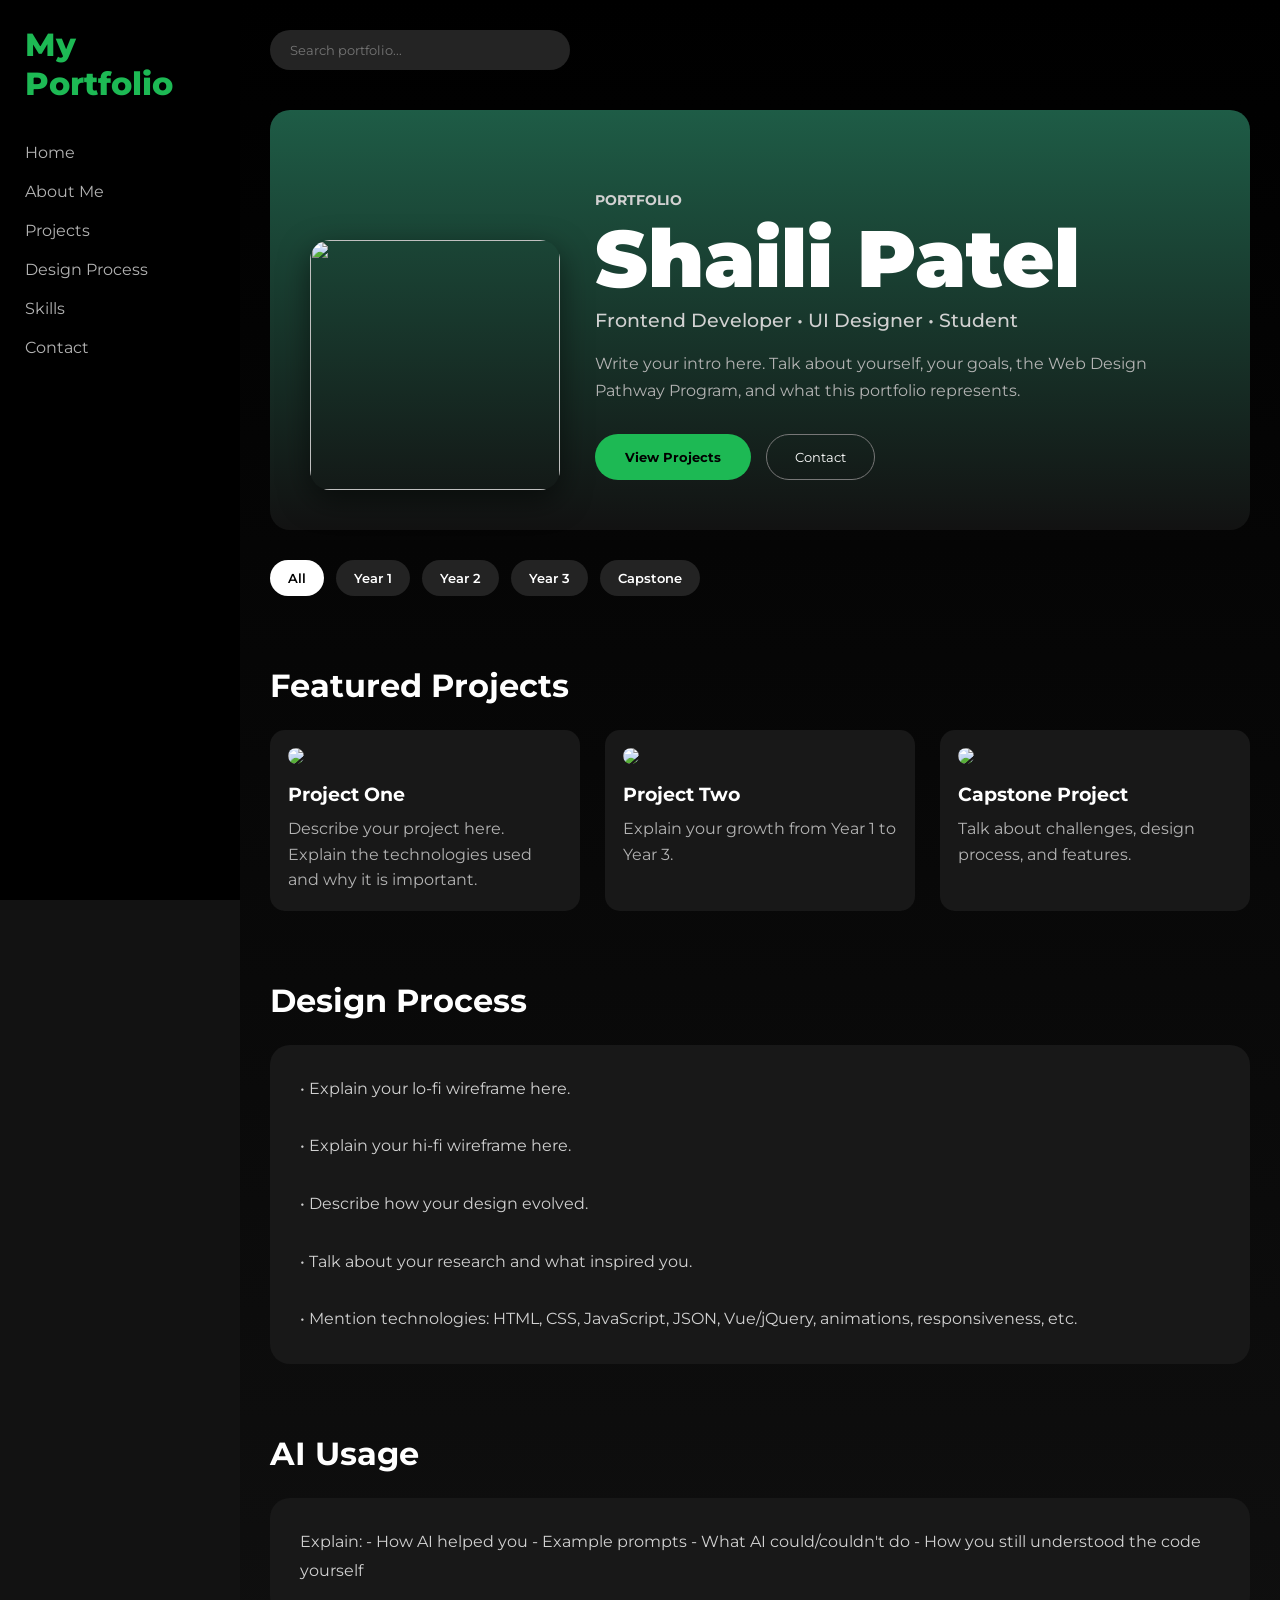
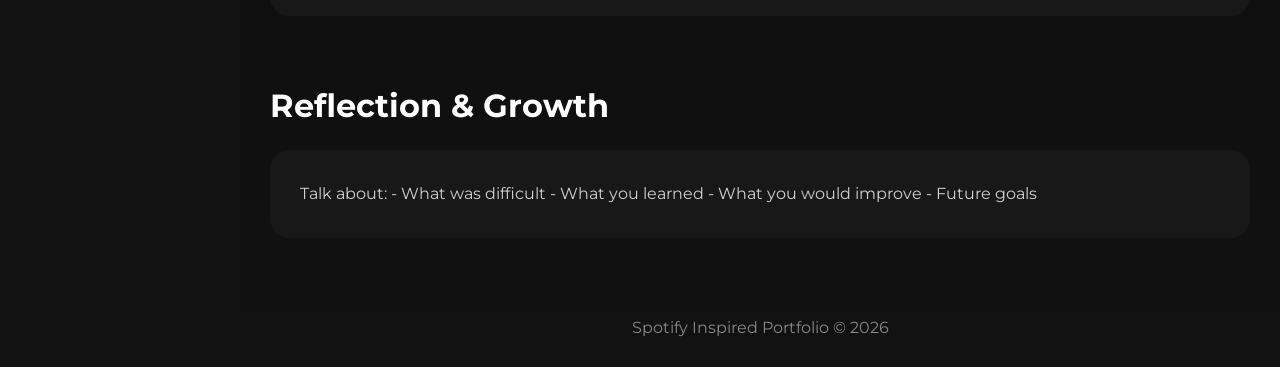
==== index.html @ d34f634c "first commit" ====
<!DOCTYPE html>
<html lang="en">
<head>
<meta charset="UTF-8" />
<meta name="viewport" content="width=device-width, initial-scale=1.0"/>
<title>Portfolio</title>

<link href="https://fonts.googleapis.com/css2?family=Montserrat:wght@300;400;500;700;800&display=swap" rel="stylesheet">
<link rel="stylesheet" href="style.css">

</head>

<body>

<!-- SIDEBAR -->

<div class="sidebar">

<div class="logo">My Portfolio</div>

<ul>
<li><a href="#">Home</a></li>
<li><a href="#">About Me</a></li>
<li><a href="#">Projects</a></li>
<li><a href="#">Design Process</a></li>
<li><a href="#">Skills</a></li>
<li><a href="#">Contact</a></li>
</ul>

</div>

<!-- MAIN -->

<div class="main">

<div class="topbar">

<input type="text" class="search" placeholder="Search portfolio...">

</div>

<section class="hero">

    <img src="port.jpg" class="album-cover">

    <div class="hero-content">

        <p class="album-type">Portfolio</p>

        <h1>Shaili Patel</h1>

        <h3>Frontend Developer • UI Designer • Student</h3>

        <p class="hero-description">

            Write your intro here.
            Talk about yourself, your goals,
            the Web Design Pathway Program,
            and what this portfolio represents.

        </p>

        <div class="hero-buttons">

            <button class="play-btn">View Projects</button>

            <button class="save-btn">Contact</button>

        </div>

    </div>

</section>

<div class="spotify-nav">

<button class="nav-pill active">All</button>
<button class="nav-pill">Year 1</button>
<button class="nav-pill">Year 2</button>
<button class="nav-pill">Year 3</button>
<button class="nav-pill">Capstone</button>

</div>

<!-- PROJECTS -->

<div class="section">

<h2>Featured Projects</h2>

<div class="cards">

<div class="card">
<img src="https://images.unsplash.com/photo-1498050108023-c5249f4df085?q=80&w=1200&auto=format&fit=crop">

<h3>Project One</h3>

<p>
Describe your project here.
Explain the technologies used and why it is important.
</p>
</div>

<div class="card">
<img src="https://images.unsplash.com/photo-1461749280684-dccba630e2f6?q=80&w=1200&auto=format&fit=crop">

<h3>Project Two</h3>

<p>
Explain your growth from Year 1 to Year 3.
</p>
</div>

<div class="card">
<img src="https://images.unsplash.com/photo-1516321318423-f06f85e504b3?q=80&w=1200&auto=format&fit=crop">

<h3>Capstone Project</h3>

<p>
Talk about challenges, design process, and features.
</p>
</div>

</div>
</div>

<!-- DESIGN PROCESS -->

<div class="section">

<h2>Design Process</h2>

<div class="about-box">

<p>

• Explain your lo-fi wireframe here.<br><br>

• Explain your hi-fi wireframe here.<br><br>

• Describe how your design evolved.<br><br>

• Talk about your research and what inspired you.<br><br>

• Mention technologies:
HTML, CSS, JavaScript, JSON, Vue/jQuery, animations, responsiveness, etc.

</p>

</div>

</div>

<!-- AI SECTION -->

<div class="section">

<h2>AI Usage</h2>

<div class="about-box">

<p>

Explain:
- How AI helped you
- Example prompts
- What AI could/couldn't do
- How you still understood the code yourself

</p>

</div>

</div>

<!-- REFLECTION -->

<div class="section">

<h2>Reflection & Growth</h2>

<div class="about-box">

<p>

Talk about:
- What was difficult
- What you learned
- What you would improve
- Future goals

</p>

</div>

</div>

<footer>

Spotify Inspired Portfolio © 2026

</footer>

</div>

<script>

/* FADE-IN CARDS */

const cards = document.querySelectorAll('.card');

window.addEventListener('scroll', ()=>{

cards.forEach(card=>{

const cardTop = card.getBoundingClientRect().top;

if(cardTop < window.innerHeight - 100){
    card.classList.add('show');
}

});

});

/* BUTTON INTERACTION */

const buttons = document.querySelectorAll('.btn');

buttons.forEach(btn=>{

btn.addEventListener('mouseenter', ()=>{

btn.style.boxShadow = '0 0 20px rgba(29,185,84,.6)';

});

btn.addEventListener('mouseleave', ()=>{

btn.style.boxShadow = 'none';

});

});

/* SEARCH BAR */

const search = document.querySelector('.search');

search.addEventListener('keypress', function(e){

if(e.key === 'Enter'){
    alert('You can make this search functional later with JavaScript or JSON!');
}

});

</script>

</body>
</html>
---- style.css ----
*{
    margin:0;
    padding:0;
    box-sizing:border-box;
    font-family:'Montserrat',sans-serif;
}

body{
    background:#121212;
    color:white;
    overflow-x:hidden;
}

/* SIDEBAR */

.sidebar{
    position:fixed;
    width:240px;
    height:100vh;
    background:#000;
    padding:25px;
}

.logo{
    font-size:2rem;
    font-weight:800;
    color:#1DB954;
    margin-bottom:40px;
}

.sidebar ul{
    list-style:none;
}

.sidebar ul li{
    margin:20px 0;
}

.sidebar ul li a{
    color:#b3b3b3;
    text-decoration:none;
    font-size:1rem;
    transition:.3s;
}

.sidebar ul li a:hover{
    color:white;
    padding-left:10px;
}

/* MAIN */

.main{
    margin-left:240px;
    padding:30px;
    background:linear-gradient(to bottom,#000000,#121212);
    min-height:100vh;
}

/* TOPBAR */

.topbar{
    display:flex;
    justify-content:space-between;
    align-items:center;
    margin-bottom:40px;
}

.search{
    width:300px;
    padding:12px 20px;
    border:none;
    border-radius:30px;
    background:#242424;
    color:white;
    outline:none;
}

.profile{
    background:#000;
    padding:10px 18px;
    border-radius:30px;
}

/* HERO */

.hero{
    display:flex;
    align-items:center;
    gap:40px;
    margin-bottom:60px;

    animation:fadeIn 1.5s ease;
}

.hero img{
    width:250px;
    height:250px;
    object-fit:cover;
    border-radius:20px;

    box-shadow:0 10px 30px rgba(0,0,0,.5);
}

.hero-text h1{
    font-size:4rem;
    margin-bottom:15px;
}

.hero-text p{
    color:#d1d1d1;
    line-height:1.8;
    max-width:700px;
}

.btns{
    margin-top:25px;
}

.btn{
    padding:14px 28px;
    border:none;
    border-radius:30px;
    cursor:pointer;
    margin-right:15px;
    font-weight:bold;
    transition:.3s;
}

.green{
    background:#1DB954;
    color:black;
}

.green:hover{
    transform:scale(1.08);
}

.dark{
    background:#242424;
    color:white;
}

.dark:hover{
    background:#333;
}

/* SECTIONS */

.section{
    margin-top:70px;
}

.section h2{
    margin-bottom:25px;
    font-size:2rem;
}

/* CARDS */

.cards{
    display:grid;
    grid-template-columns:repeat(auto-fit,minmax(220px,1fr));
    gap:25px;
}

.card{
    background:#181818;
    padding:18px;
    border-radius:15px;

    transition:.4s;
    cursor:pointer;

    opacity:0;
    transform:translateY(50px);
}

.card.show{
    opacity:1;
    transform:translateY(0);
}

.card:hover{
    background:#282828;
    transform:translateY(-10px);
}

.card img{
    width:100%;
    border-radius:12px;
    margin-bottom:15px;
}

.card h3{
    margin-bottom:10px;
}

.card p{
    color:#b3b3b3;
    line-height:1.6;
}

/* ABOUT */

.about-box{
    background:#181818;
    padding:30px;
    border-radius:20px;
    line-height:1.8;
    color:#d1d1d1;
}

/* FOOTER */

footer{
    margin-top:80px;
    text-align:center;
    color:#888;
}

/* ANIMATIONS */

@keyframes fadeIn{
    from{
        opacity:0;
        transform:translateY(50px);
    }

    to{
        opacity:1;
        transform:translateY(0);
    }
}

/* RESPONSIVE */

@media(max-width:900px){

.sidebar{
    width:100%;
    height:auto;
    position:relative;
}

.main{
    margin-left:0;
}

.hero{
    flex-direction:column;
    text-align:center;
}

.hero-text h1{
    font-size:2.5rem;
}

}

.spotify-nav{
    display:flex;
    gap:12px;
    margin:30px 0 40px 0;
    flex-wrap:wrap;
}

.nav-pill{
    border:none;
    padding:10px 18px;
    border-radius:999px;
    background:#232323;
    color:white;
    font-weight:600;
    cursor:pointer;
    transition:.3s;
}

.nav-pill:hover{
    background:#353535;
    transform:scale(1.05);
}

.nav-pill.active{
    background:white;
    color:black;
}

.hero{
    display:flex;
    align-items:end;
    gap:35px;

    padding:40px;

    min-height:420px;

    background:linear-gradient(to bottom,#1e5c46,#121212);

    border-radius:20px;

    margin-bottom:30px;

    animation:fadeIn 1.2s ease;
}

.album-cover{
    width:240px;
    height:240px;

    object-fit:cover;

    border-radius:12px;

    box-shadow:0 20px 40px rgba(0,0,0,.5);

    transition:.4s;
}

.album-cover:hover{
    transform:scale(1.03);
}

.hero-content{
    margin-bottom:10px;
}

.album-type{
    font-size:.9rem;
    font-weight:700;

    margin-bottom:10px;

    text-transform:uppercase;

    color:#d1d1d1;
}

.hero h1{
    font-size:5rem;
    font-weight:900;

    margin-bottom:10px;

    line-height:1;
}

.hero h3{
    color:#d1d1d1;

    margin-bottom:18px;

    font-weight:500;
}

.hero-description{
    max-width:700px;

    line-height:1.7;

    color:#b3b3b3;
}

.hero-buttons{
    margin-top:30px;

    display:flex;

    gap:15px;
}

.play-btn{
    background:#1DB954;

    color:black;

    border:none;

    padding:14px 30px;

    border-radius:999px;

    font-weight:700;

    cursor:pointer;

    transition:.3s;
}

.play-btn:hover{
    transform:scale(1.08);

    box-shadow:0 0 20px rgba(29,185,84,.5);
}

.save-btn{
    background:transparent;

    border:1px solid #777;

    color:white;

    padding:14px 28px;

    border-radius:999px;

    cursor:pointer;

    transition:.3s;
}

.save-btn:hover{
    background:#2a2a2a;
}
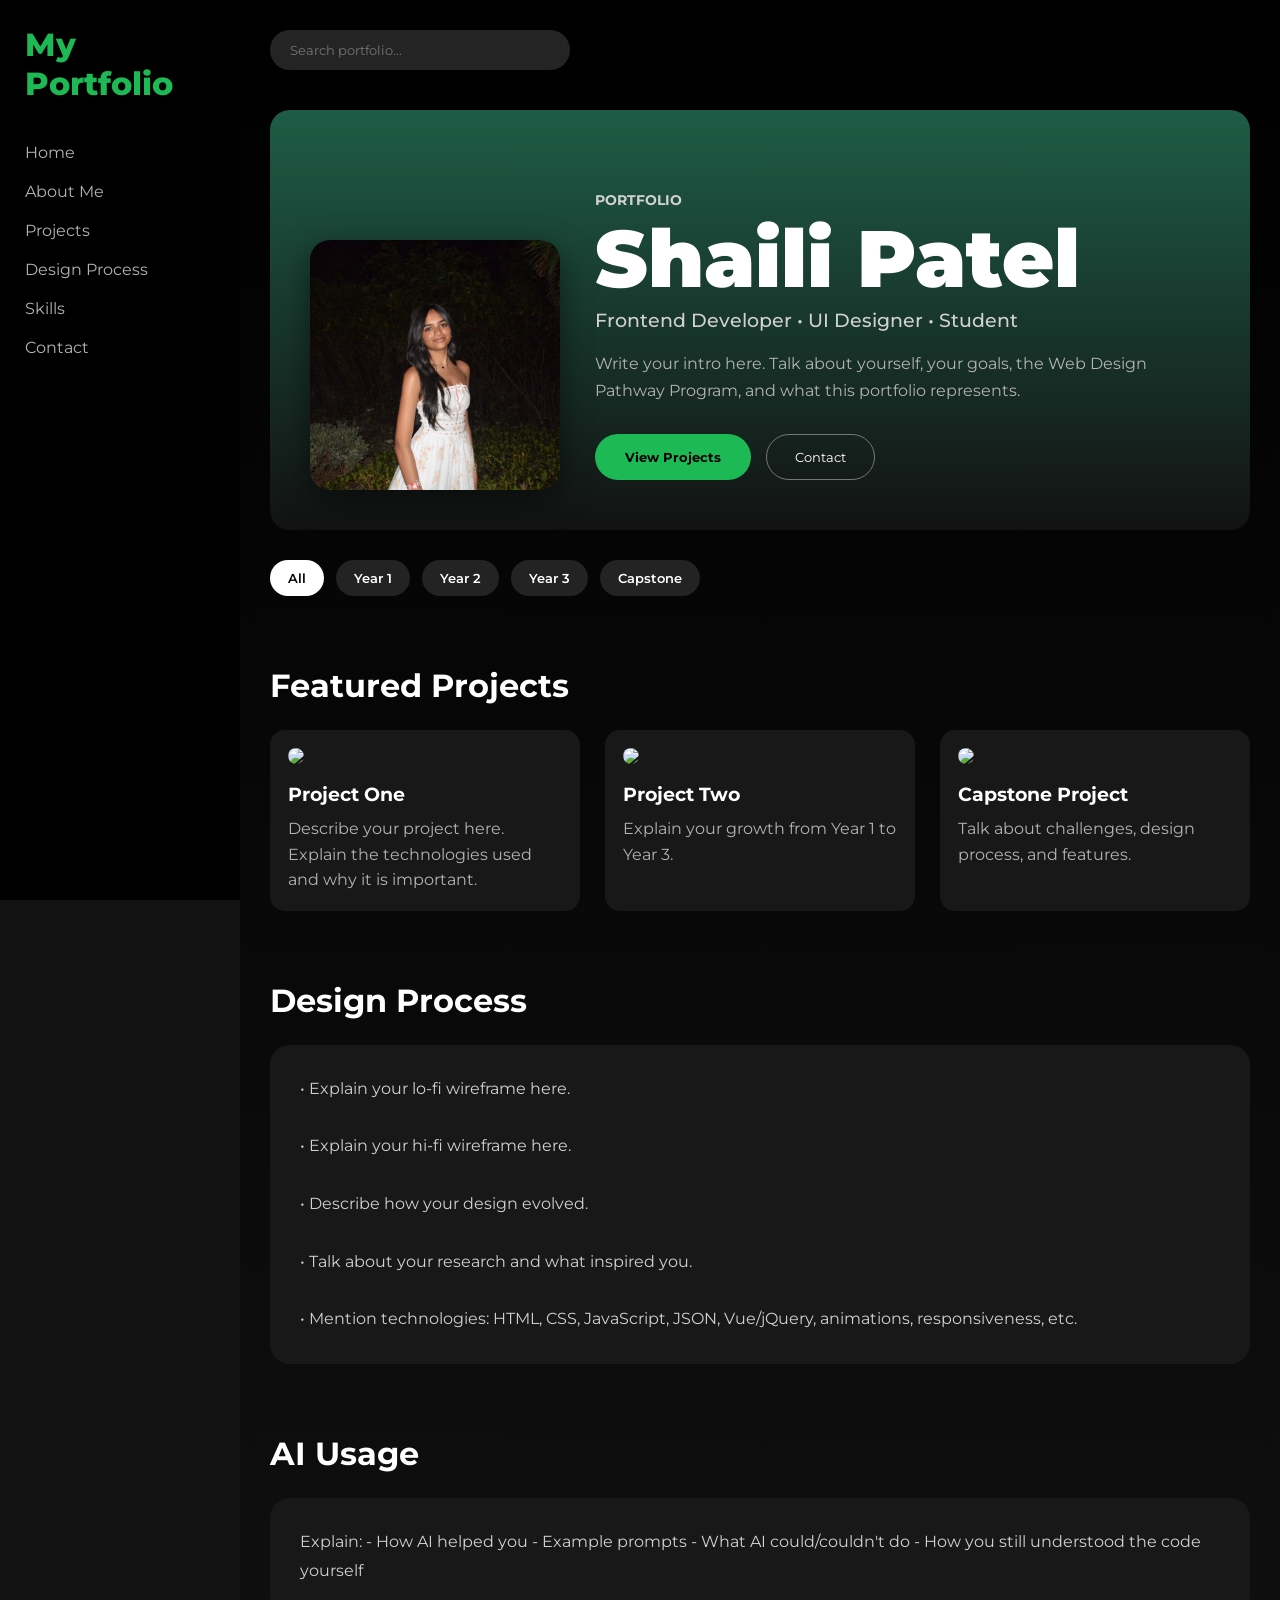
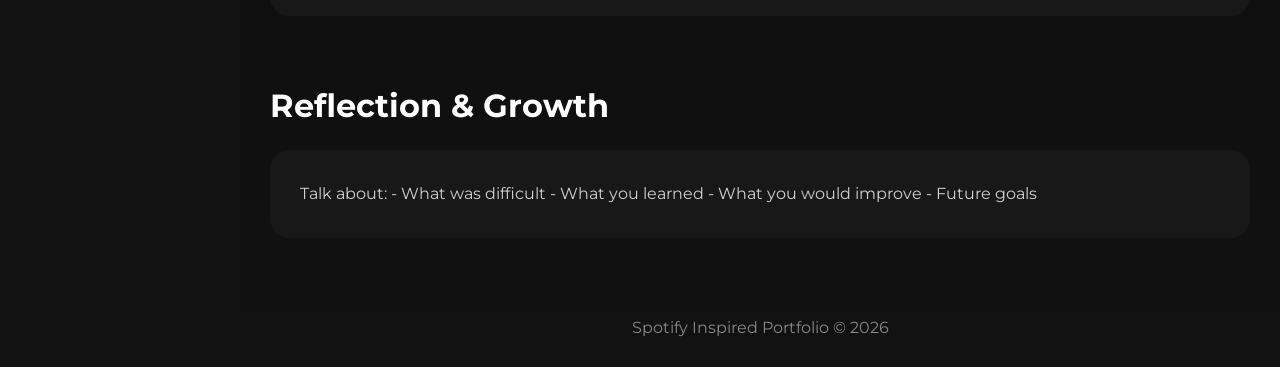
==== commit 80ede380: "image loaded" ====
--- a/index.html
+++ b/index.html
@@ -41,7 +41,7 @@
 
 <section class="hero">
 
-    <img src="port.jpg" class="album-cover">
+  <img src="imgs/port.jpg" class="album-cover">
 
     <div class="hero-content">
 
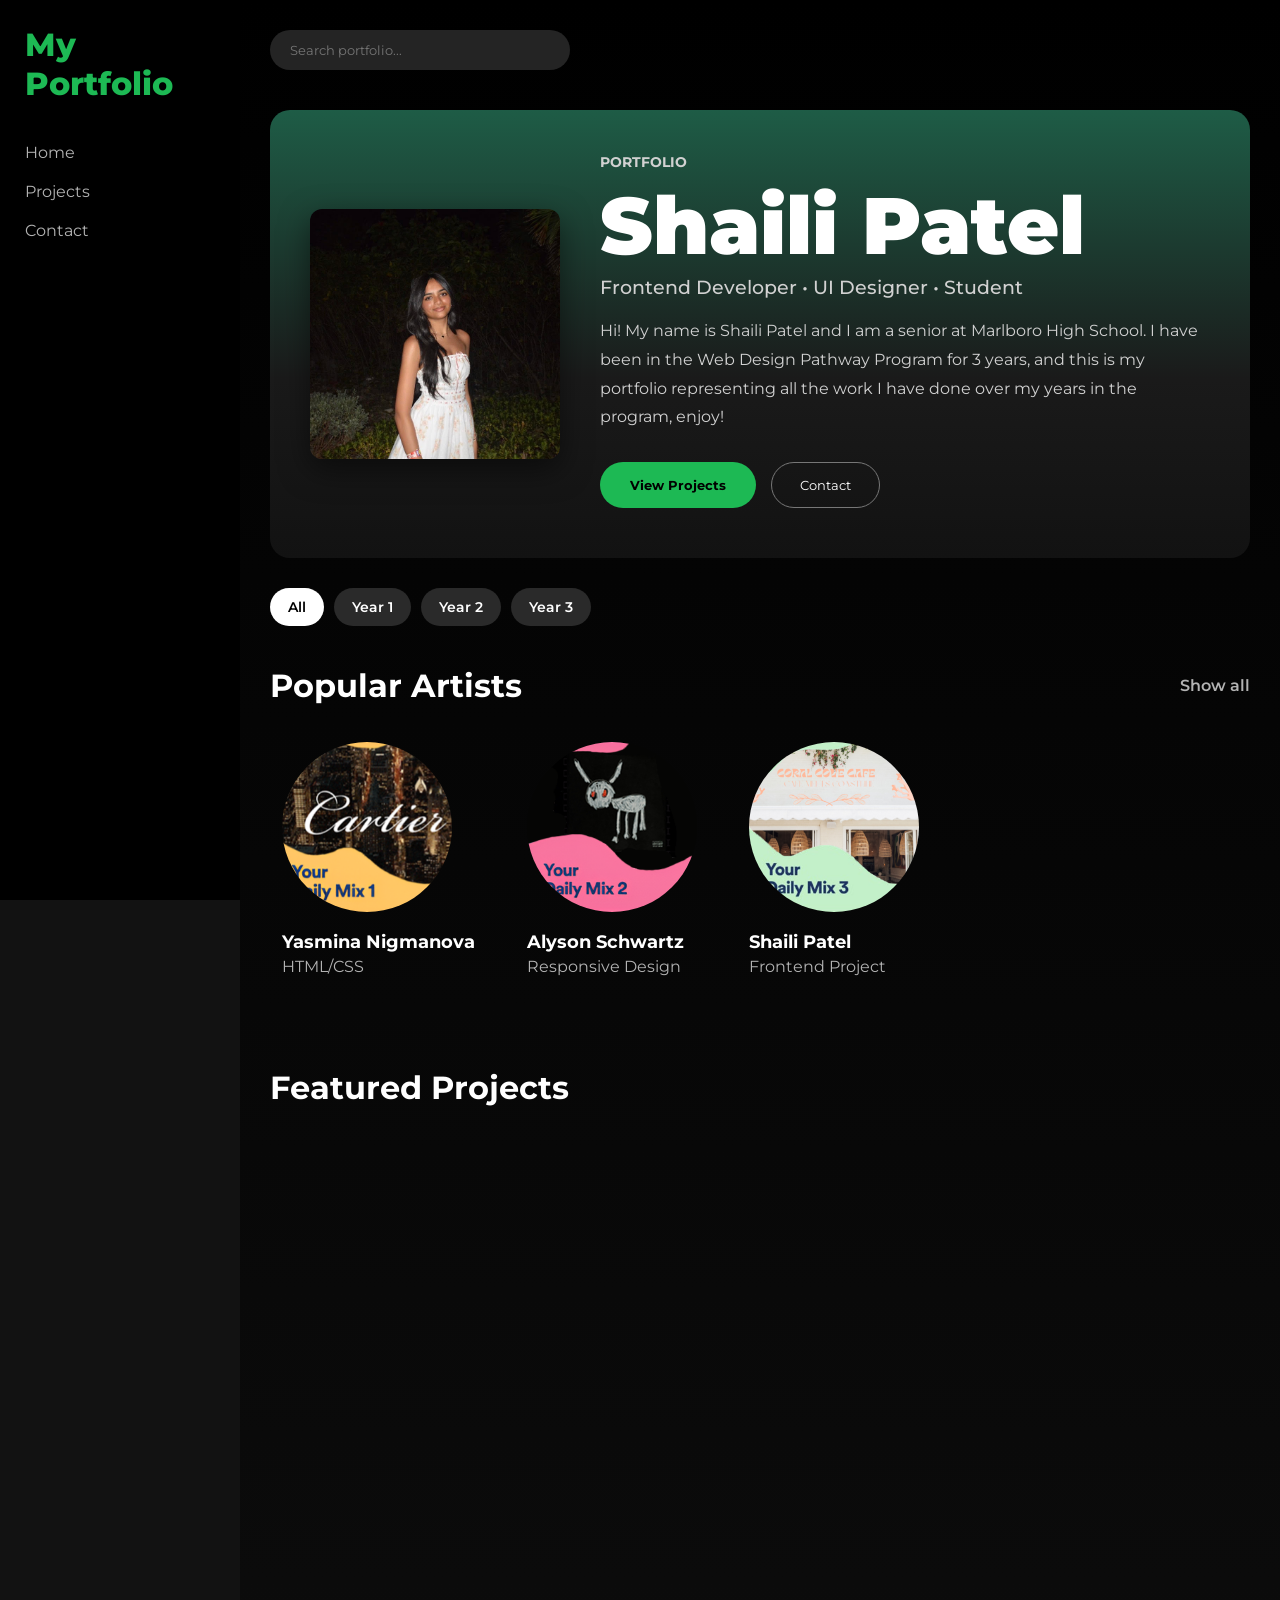
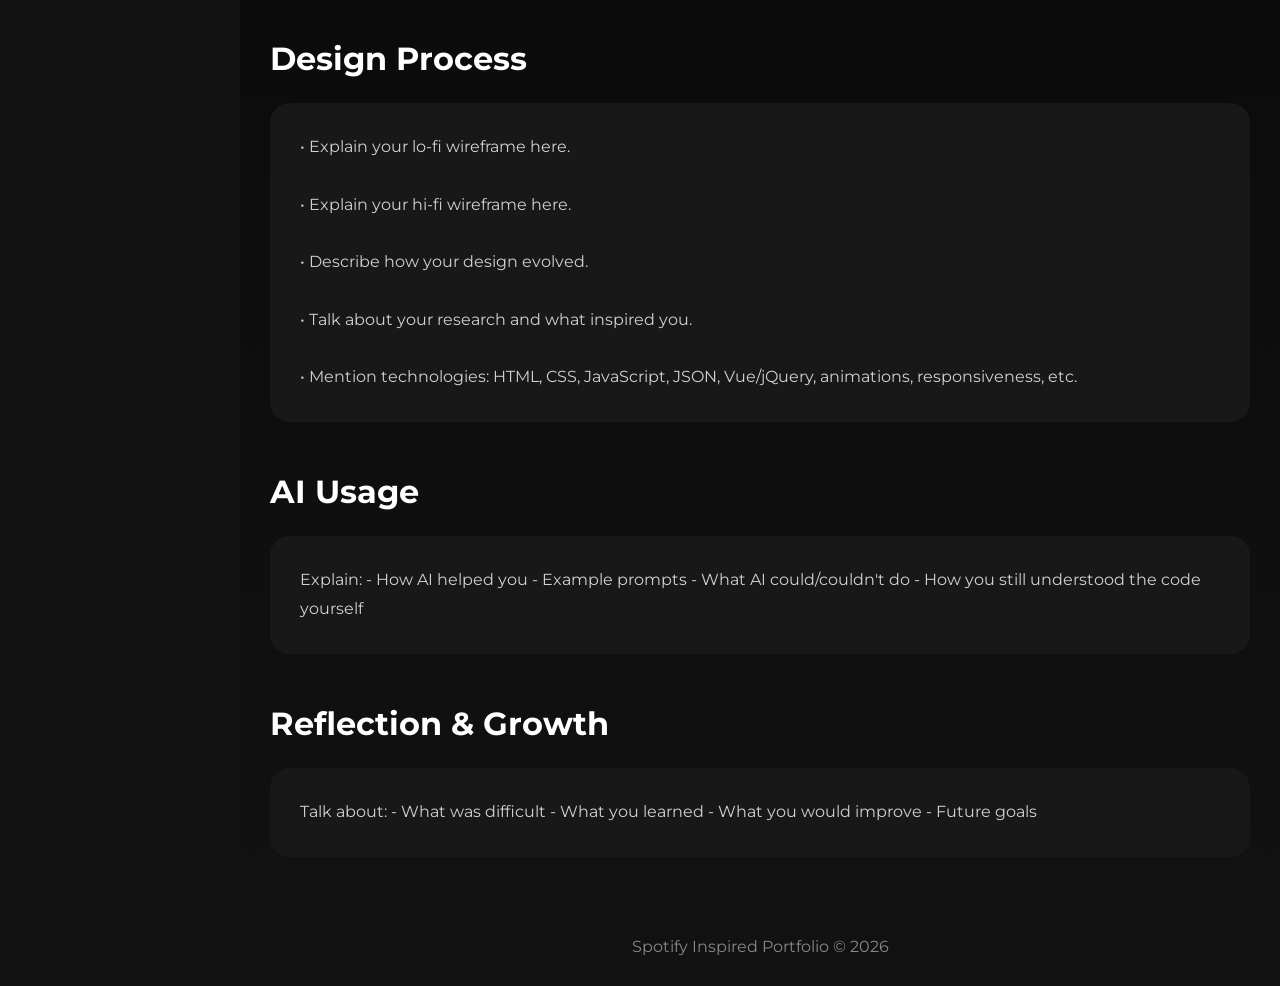
==== commit 29c441ca: "completed year 3" ====
--- a/index.html
+++ b/index.html
@@ -3,7 +3,7 @@
 <head>
 <meta charset="UTF-8" />
 <meta name="viewport" content="width=device-width, initial-scale=1.0"/>
-<title>Portfolio</title>
+<title>Senior Portfolio</title>
 
 <link href="https://fonts.googleapis.com/css2?family=Montserrat:wght@300;400;500;700;800&display=swap" rel="stylesheet">
 <link rel="stylesheet" href="style.css">
@@ -20,10 +20,7 @@
 
 <ul>
 <li><a href="#">Home</a></li>
-<li><a href="#">About Me</a></li>
 <li><a href="#">Projects</a></li>
-<li><a href="#">Design Process</a></li>
-<li><a href="#">Skills</a></li>
 <li><a href="#">Contact</a></li>
 </ul>
 
@@ -51,14 +48,8 @@
 
         <h3>Frontend Developer • UI Designer • Student</h3>
 
-        <p class="hero-description">
-
-            Write your intro here.
-            Talk about yourself, your goals,
-            the Web Design Pathway Program,
-            and what this portfolio represents.
-
-        </p>
+        <p class="hero-description">Hi! My name is Shaili Patel and I am a senior at Marlboro High School. I have been in the 
+            Web Design Pathway Program for 3 years, and this is my portfolio representing all the work I have done over my years in the program, enjoy!</p>
 
         <div class="hero-buttons">
 
@@ -73,14 +64,70 @@
 </section>
 
 <div class="spotify-nav">
-
-<button class="nav-pill active">All</button>
-<button class="nav-pill">Year 1</button>
-<button class="nav-pill">Year 2</button>
-<button class="nav-pill">Year 3</button>
-<button class="nav-pill">Capstone</button>
-
-</div>
+    <a href="index.html" class="nav-pill active">All</a>
+    <a href="year1.html" class="nav-pill">Year 1</a>
+    <a href="year2.html" class="nav-pill">Year 2</a>
+    <a href="year3.html" class="nav-pill">Year 3</a>
+</div>
+
+<!-- POPULAR ARTISTS -->
+
+<section class="popular-section">
+
+    <div class="section-header">
+
+        <h2>Popular Artists</h2>
+
+        <a href="#">Show all</a>
+
+    </div>
+
+    <div class="artist-row">
+
+        <!-- ITEM 1 -->
+        <div class="artist-card">
+
+            <img src="imgs/cartier daily mix.png">
+              <div class="play-hover">
+        ▶
+    </div>
+
+            <h3>Yasmina Nigmanova</h3>
+
+            <p>HTML/CSS</p>
+
+        </div>
+
+        <!-- ITEM 2 -->
+        <div class="artist-card">
+
+            <img src="imgs/drake daily mix.png">
+
+              <div class="play-hover">
+        ▶
+    </div>
+
+            <h3>Alyson Schwartz</h3>
+
+            <p>Responsive Design</p>
+
+        </div>
+
+        <!-- ITEM 3 -->
+        <div class="artist-card">
+
+            <img src="imgs/coral daily mix.png">
+
+              <div class="play-hover">
+        ▶
+    </div>
+
+            <h3>Shaili Patel</h3>
+
+            <p>Frontend Project</p>
+
+        </div>
+</section>
 
 <!-- PROJECTS -->
 
@@ -203,57 +250,7 @@
 
 </div>
 
-<script>
-
-/* FADE-IN CARDS */
-
-const cards = document.querySelectorAll('.card');
-
-window.addEventListener('scroll', ()=>{
-
-cards.forEach(card=>{
-
-const cardTop = card.getBoundingClientRect().top;
-
-if(cardTop < window.innerHeight - 100){
-    card.classList.add('show');
-}
-
-});
-
-});
-
-/* BUTTON INTERACTION */
-
-const buttons = document.querySelectorAll('.btn');
-
-buttons.forEach(btn=>{
-
-btn.addEventListener('mouseenter', ()=>{
-
-btn.style.boxShadow = '0 0 20px rgba(29,185,84,.6)';
-
-});
-
-btn.addEventListener('mouseleave', ()=>{
-
-btn.style.boxShadow = 'none';
-
-});
-
-});
-
-/* SEARCH BAR */
-
-const search = document.querySelector('.search');
-
-search.addEventListener('keypress', function(e){
-
-if(e.key === 'Enter'){
-    alert('You can make this search functional later with JavaScript or JSON!');
-}
-
-});
+<script src="script.js"></script>
 
 </script>
 
--- a/style.css
+++ b/style.css
@@ -97,7 +97,6 @@
     width:250px;
     height:250px;
     object-fit:cover;
-    border-radius:20px;
 
     box-shadow:0 10px 30px rgba(0,0,0,.5);
 }
@@ -107,10 +106,10 @@
     margin-bottom:15px;
 }
 
-.hero-text p{
+.hero-content p{
     color:#d1d1d1;
     line-height:1.8;
-    max-width:700px;
+    max-width:1000px;
 }
 
 .btns{
@@ -160,7 +159,7 @@
 
 .cards{
     display:grid;
-    grid-template-columns:repeat(auto-fit,minmax(220px,1fr));
+    grid-template-columns:repeat(3, 1fr);
     gap:25px;
 }
 
@@ -199,6 +198,7 @@
 .card p{
     color:#b3b3b3;
     line-height:1.6;
+    max-width: 700px;
 }
 
 /* ABOUT */
@@ -258,46 +258,39 @@
 
 }
 
-.spotify-nav{
-    display:flex;
-    gap:12px;
-    margin:30px 0 40px 0;
-    flex-wrap:wrap;
-}
-
-.nav-pill{
-    border:none;
-    padding:10px 18px;
-    border-radius:999px;
-    background:#232323;
-    color:white;
-    font-weight:600;
-    cursor:pointer;
-    transition:.3s;
-}
-
-.nav-pill:hover{
-    background:#353535;
-    transform:scale(1.05);
-}
-
-.nav-pill.active{
-    background:white;
-    color:black;
+.spotify-nav {
+    display: flex;
+    gap: 10px;
+}
+
+.nav-pill {
+    text-decoration: none;
+    background: #2a2a2a;
+    color: white;
+    padding: 10px 18px;
+    border-radius: 999px;
+    font-size: 14px;
+    font-weight: 600;
+    transition: 0.2s ease;
+}
+
+.nav-pill:hover {
+    background: #3a3a3a;
+}
+
+.nav-pill.active {
+    background: white;
+    color: black;
 }
 
 .hero{
-    display:flex;
-    align-items:end;
-    gap:35px;
-
-    padding:40px;
-
-    min-height:420px;
-
-    background:linear-gradient(to bottom,#1e5c46,#121212);
+    padding:28px;
 
     border-radius:20px;
+
+    min-height:260px;
+
+    background:linear-gradient(180deg,#1e5c46 0%,#1a1a1a 60%,#121212 100%);
 
     margin-bottom:30px;
 
@@ -307,13 +300,9 @@
 .album-cover{
     width:240px;
     height:240px;
-
     object-fit:cover;
-
     border-radius:12px;
-
     box-shadow:0 20px 40px rgba(0,0,0,.5);
-
     transition:.4s;
 }
 
@@ -371,44 +360,378 @@
 
 .play-btn{
     background:#1DB954;
-
     color:black;
-
     border:none;
-
     padding:14px 30px;
-
     border-radius:999px;
-
     font-weight:700;
-
     cursor:pointer;
-
     transition:.3s;
 }
 
 .play-btn:hover{
     transform:scale(1.08);
-
     box-shadow:0 0 20px rgba(29,185,84,.5);
 }
 
 .save-btn{
     background:transparent;
-
     border:1px solid #777;
-
     color:white;
-
     padding:14px 28px;
-
     border-radius:999px;
-
     cursor:pointer;
-
     transition:.3s;
 }
 
 .save-btn:hover{
     background:#2a2a2a;
-}+}
+
+/* Hero Styling (Featured)*/
+.hero{
+    padding:40px;
+    border-radius:20px;
+    min-height:420px;
+    background:linear-gradient(180deg,#1e5c46 0%,#1a1a1a 60%,#121212 100%);
+    margin-bottom:30px;
+    animation:fadeIn 1.2s ease;
+}
+
+.hero-content{
+    width:100%;
+}
+
+#greeting{
+    font-size:3rem;
+    font-weight:800;
+    margin-bottom:25px;
+}
+
+/* GRID */
+.featured-grid{
+    display:grid;
+    grid-template-columns:repeat(3, 260px);
+
+    justify-content:center;
+
+    gap:32px;
+}
+
+/* FEATURED CARD */
+
+.featured-card{
+    display:flex;
+    flex-direction:column;
+
+    align-items:center;
+    justify-content:flex-start;
+
+    height:340px;   /* fits 195px image + text + button */
+
+    padding:18px;
+
+    border-radius:16px;
+
+    background:rgba(255,255,255,.08);
+
+    text-decoration:none;
+    color:white;
+
+    transition:.25s ease;
+
+    text-align:center;
+}
+
+.featured-card:hover{
+    transform:translateY(-6px);
+    background:rgba(255,255,255,.14);
+}
+
+/* LEFT SIDE */
+
+.featured-info{
+    display:flex;
+    flex-direction:column;
+    align-items:center;
+
+    gap:10px;
+
+    margin-top:8px;
+}
+
+.featured-info span{
+    font-size:1rem;
+    font-weight:700;
+}
+
+/* IMAGE */
+.featured-card img{
+    width:195px;
+    height:195px;
+    object-fit:cover;
+    margin-bottom:14px;
+}
+
+/* BUTTON */
+
+.details-btn{
+    margin-top:auto;
+
+    background:#1DB954;
+    color:black;
+
+    padding:7px 14px;
+
+    border-radius:999px;
+
+    font-size:12px;
+    font-weight:700;
+
+    transition:.2s ease;
+}
+
+.featured-card:hover .details-btn{
+    background:#1ed760;
+    transform:scale(1.05);
+}
+
+.featured-card:hover{
+    background:rgba(255,255,255,.15);
+    transform:scale(1.03);
+}
+
+/* IMAGE */
+.featured-card img{
+    width:195px;
+    height:195px;
+    object-fit:cover;
+}
+
+/* TEXT */
+.featured-card span{
+    font-size:1rem;
+    font-weight:600;
+    white-space:nowrap;
+    overflow:hidden;
+    text-overflow:ellipsis;
+}
+
+.section + .section{
+    margin-top:50px;
+}
+
+.card{
+    display:flex;
+    flex-direction:column;
+    height:100%;
+}
+
+.card img{
+    width:100%;
+    height:300px;
+    object-fit:cover;
+    display:block;
+}
+
+.card h3{
+    margin-top:14px;
+}
+
+.card p{
+    color:#b3b3b3;
+    flex-grow:1;
+    margin-top:10px;
+}
+
+.card{
+    display:flex;
+    flex-direction:column;
+    height:100%;
+    background:#181818;
+    border-radius:16px;
+    overflow:hidden;
+    transition:0.3s ease;
+}
+
+.card a{
+    align-self:flex-end;
+    margin-top:12px;
+    display:inline-block;
+    padding:8px 14px;  
+    background:#1DB954;
+    color:black;
+    text-decoration:none;
+    border-radius:999px;
+    font-size:13px;
+    font-weight:700;
+    transition:0.25s ease;
+}
+
+.card a:hover{
+    transform:scale(1.06);
+    background:#17a74a;
+}
+
+.card h3{
+    margin:14px 16px 6px;
+}
+
+.card p{
+    margin:0 16px;
+    color:#b3b3b3;
+    font-size:14px;
+    line-height:1.5;
+    flex-grow:1;
+}
+
+.card:hover{
+    transform:translateY(-6px);
+    box-shadow:0 10px 25px rgba(0,0,0,0.4);
+}
+
+/* POPULAR SECTION */
+
+.popular-section{
+    margin-top:40px;
+    margin-bottom:50px;
+}
+
+.section-header{
+    display:flex;
+    justify-content:space-between;
+    align-items:center;
+    margin-bottom:25px;
+}
+
+.section-header h2{
+    font-size:2rem;
+}
+
+.section-header a{
+    color:#b3b3b3;
+    text-decoration:none;
+    font-weight:600;
+    transition:.2s;
+}
+
+.section-header a:hover{
+    color:white;
+}
+
+/* ROW */
+
+.artist-row{
+    display:flex;
+    gap:28px;
+    overflow-x:auto;
+    padding-bottom:10px;
+}
+
+/* CARD */
+
+.artist-card{
+    min-width:170px;
+    background:transparent;
+    padding:12px;
+    border-radius:10px;
+    transition:.25s ease;
+    cursor:pointer;
+}
+
+.artist-card:hover{
+    background:#181818;
+}
+
+/* IMAGE */
+
+.artist-card img{
+    width:170px;
+    height:170px;
+    object-fit:cover;
+
+    border-radius:50%;
+
+    margin-bottom:15px;
+}
+
+/* TEXT */
+
+.artist-card h3{
+    font-size:1.1rem;
+    margin-bottom:5px;
+}
+
+.artist-card p{
+    color:#b3b3b3;
+}
+
+/* SCROLLBAR */
+
+.artist-row::-webkit-scrollbar{
+    height:8px;
+}
+
+.artist-row::-webkit-scrollbar-thumb{
+    background:#333;
+    border-radius:999px;
+}
+
+/* CARD */
+
+.artist-card{
+    min-width:170px;
+    background:transparent;
+    padding:12px;
+    border-radius:10px;
+    transition:.25s ease;
+    cursor:pointer;
+
+    position:relative;
+}
+
+/* PLAY BUTTON */
+
+.play-hover{
+    position:absolute;
+
+    right:20px;
+    top:125px;
+
+    width:56px;
+    height:56px;
+
+    background:#1DB954;
+    color:black;
+
+    border-radius:50%;
+
+    display:flex;
+    align-items:center;
+    justify-content:center;
+
+    font-size:22px;
+    font-weight:bold;
+
+    opacity:0;
+
+    transform:translateY(10px);
+
+    transition:.3s ease;
+
+    box-shadow:0 8px 20px rgba(0,0,0,.4);
+}
+
+/* SHOW ON HOVER */
+
+.artist-card:hover .play-hover{
+    opacity:1;
+    transform:translateY(0);
+}
+
+/* CARD HOVER */
+
+.artist-card:hover{
+    background:#181818;
+}
+
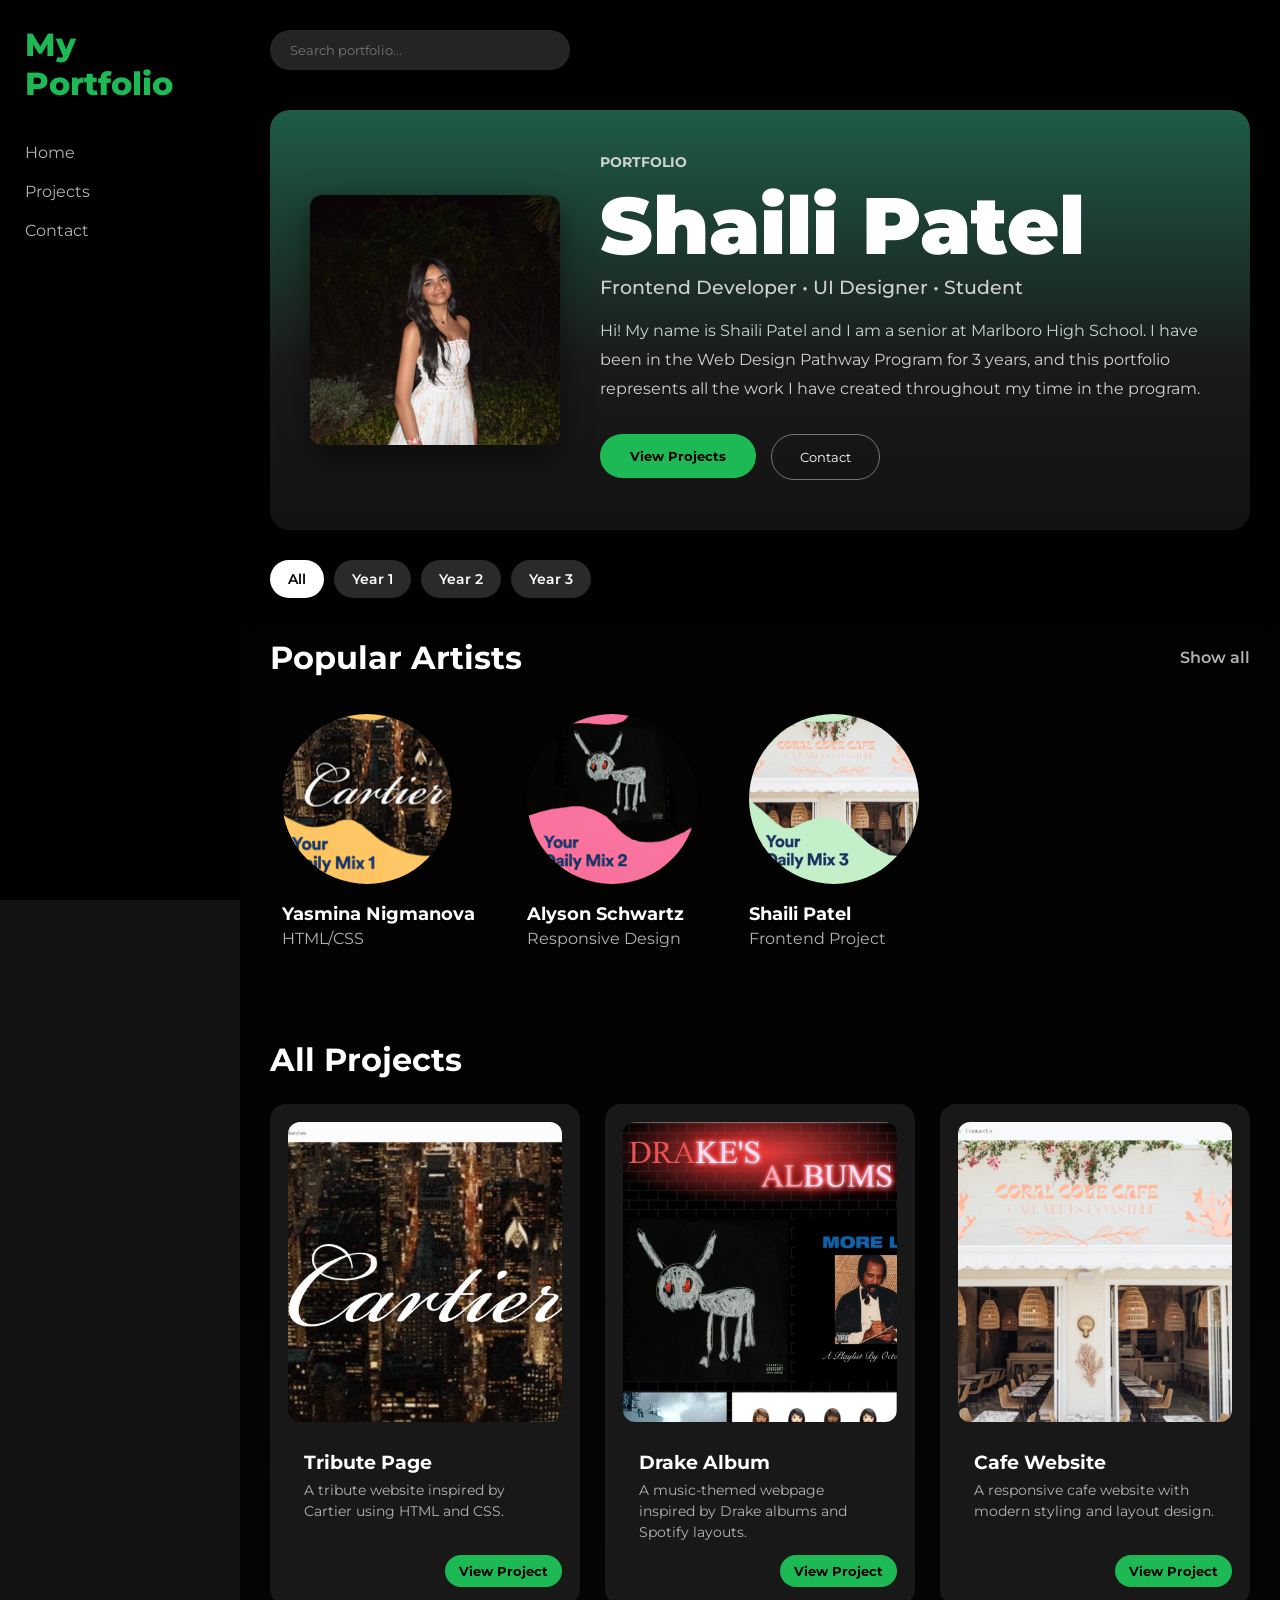
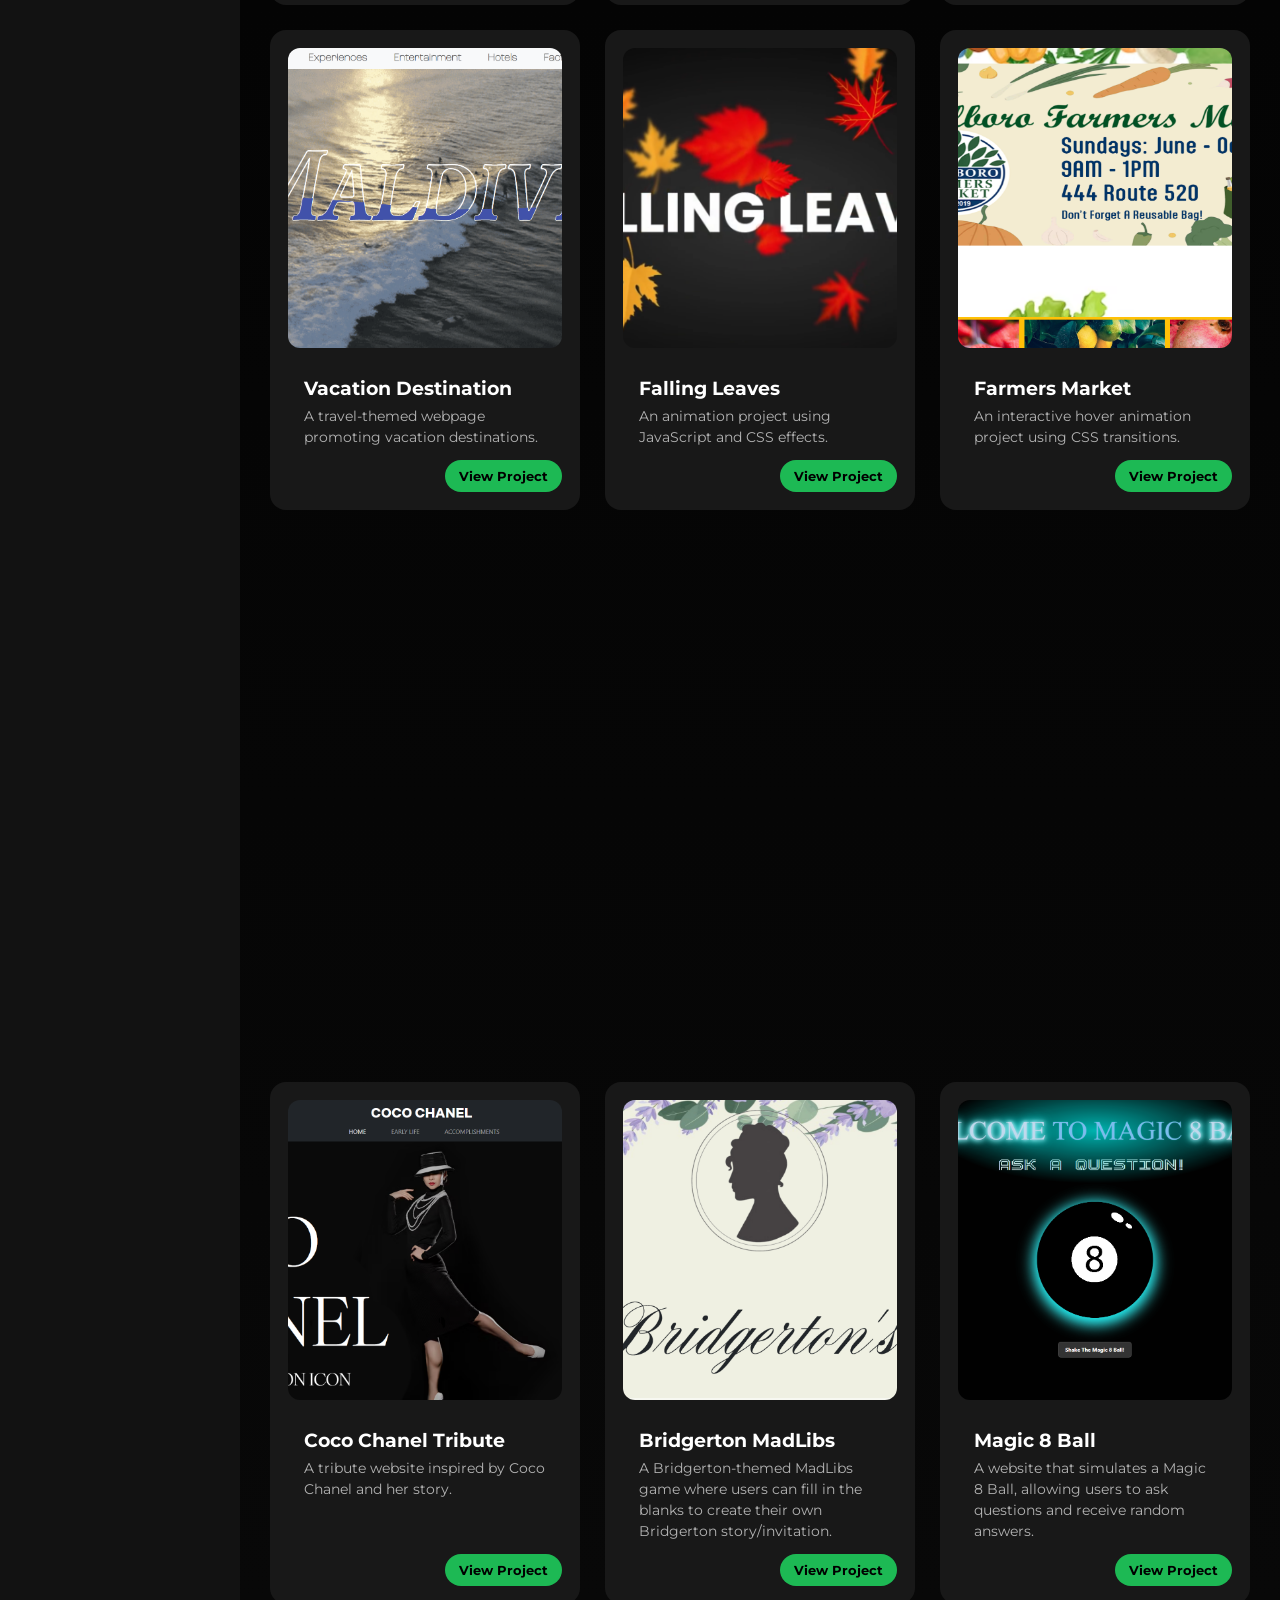
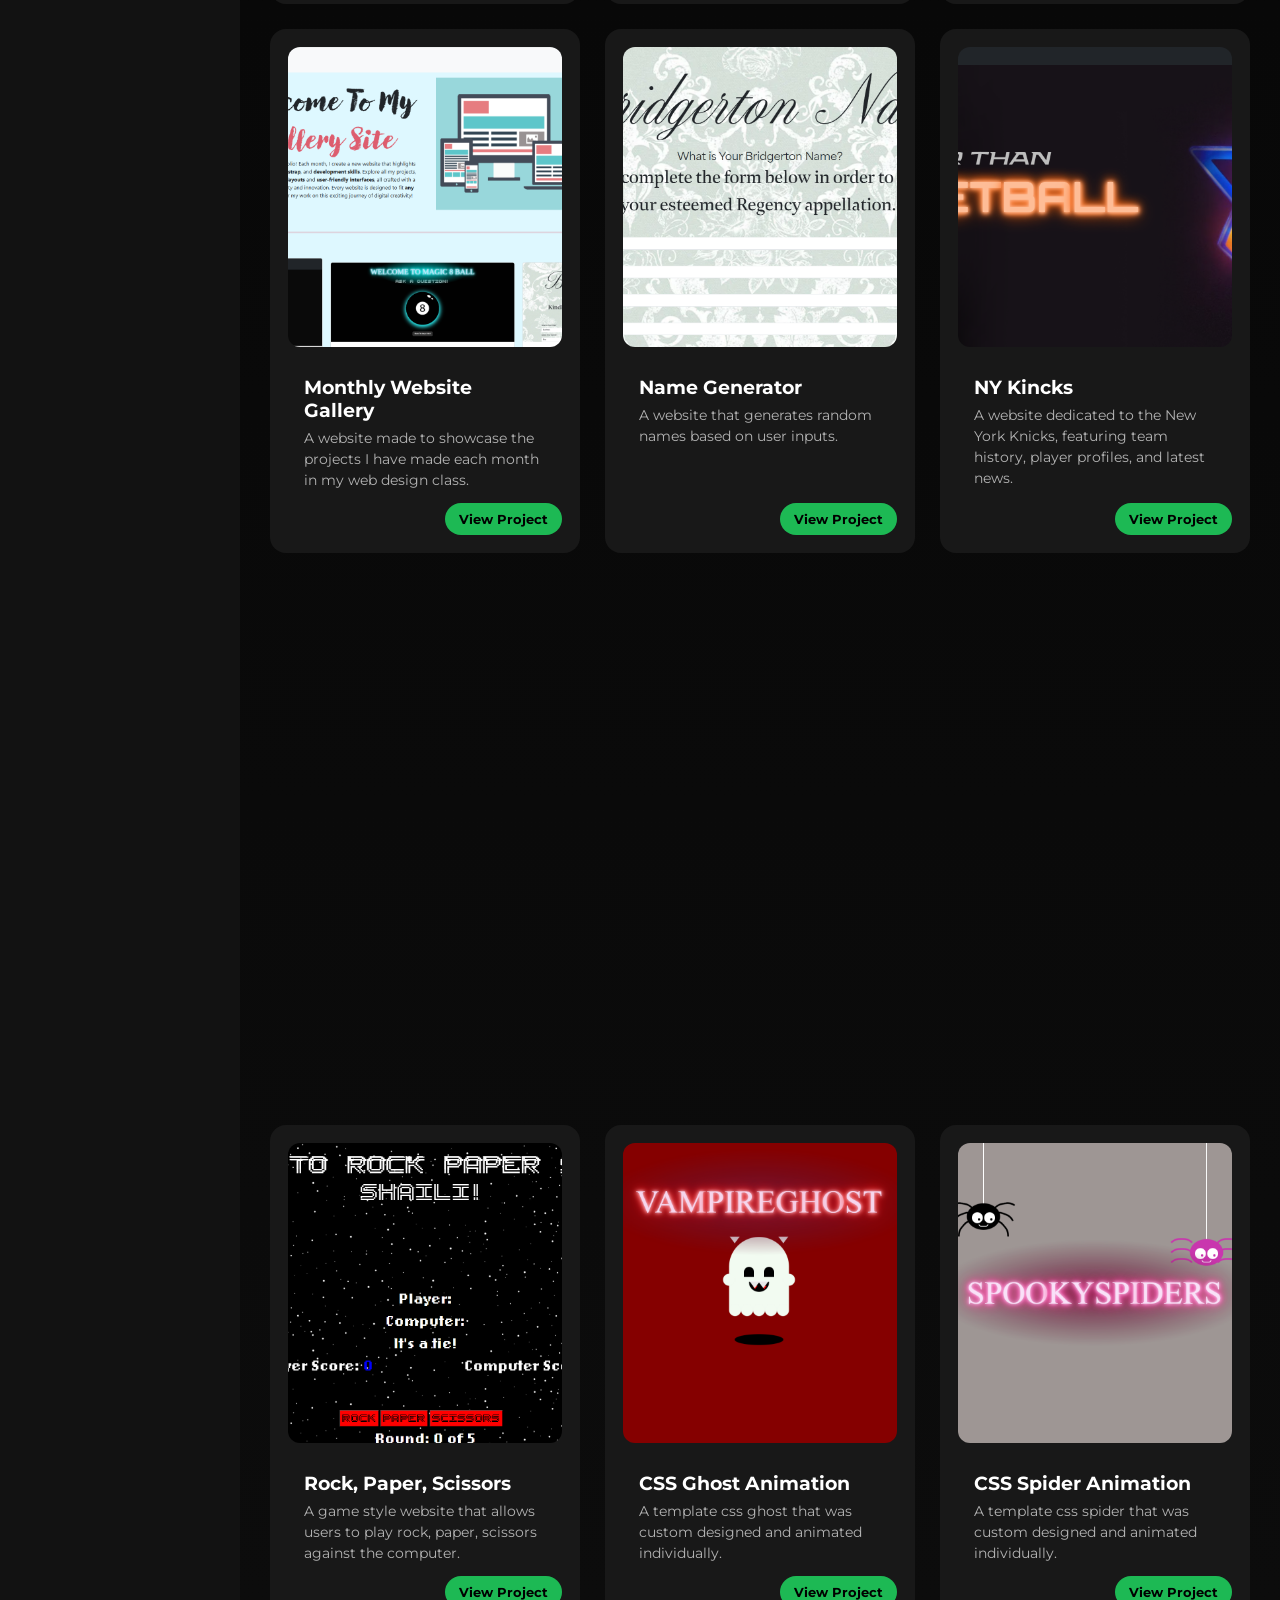
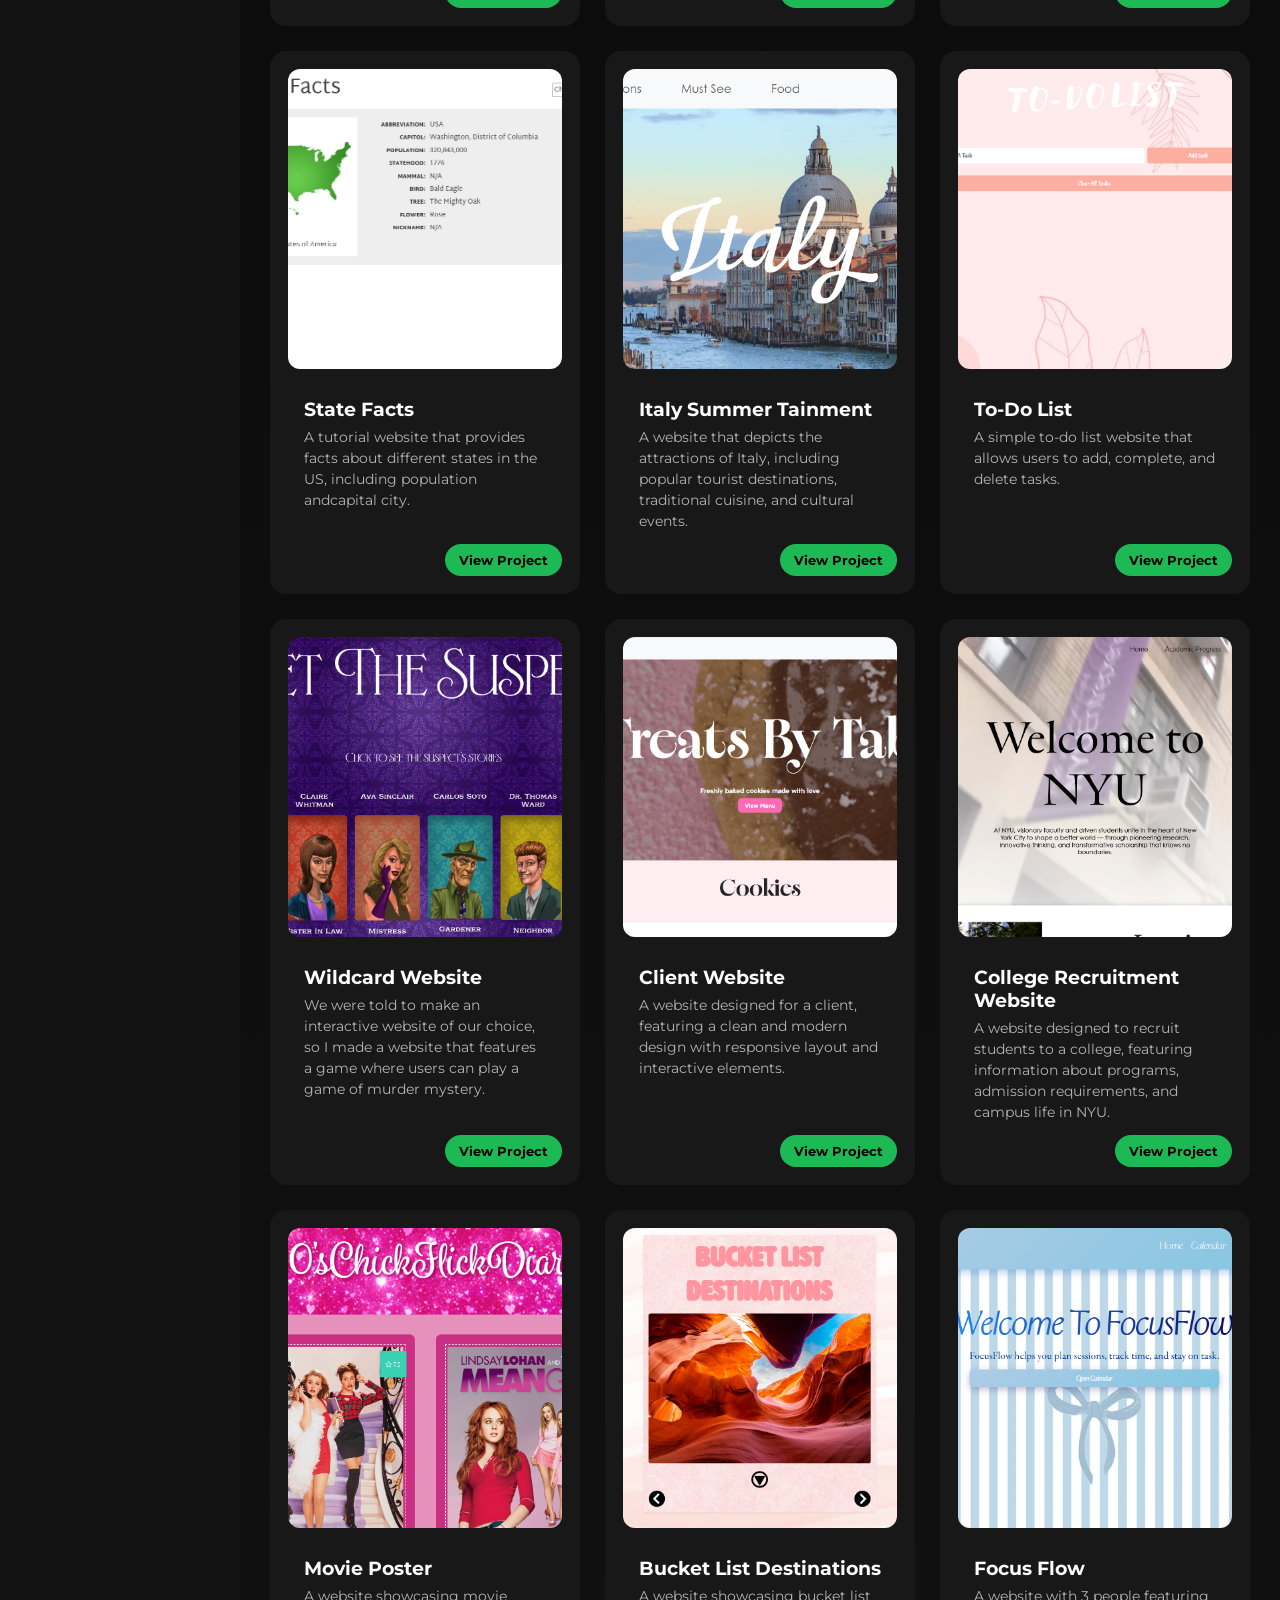
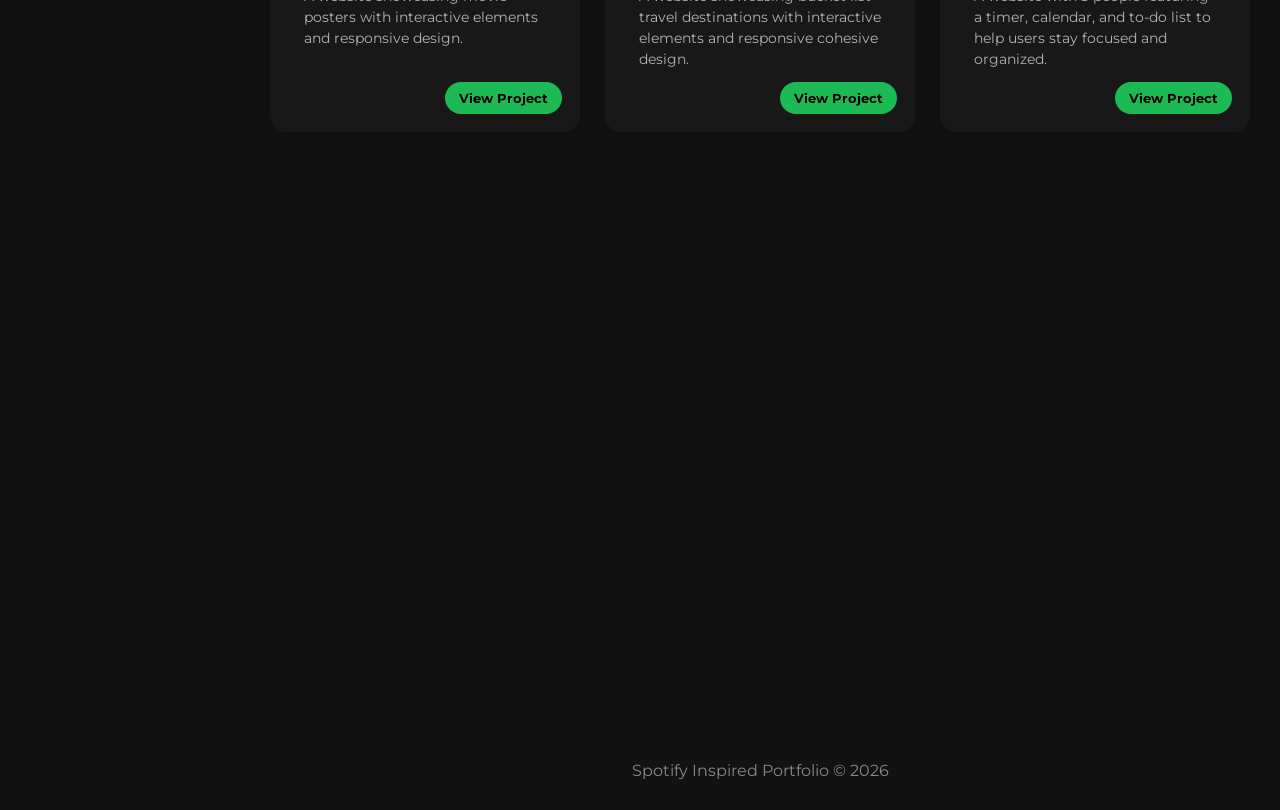
==== commit 924d6816: "Add contact page and update navigation links across all pages" ====
--- a/index.html
+++ b/index.html
@@ -1,8 +1,11 @@
 <!DOCTYPE html>
 <html lang="en">
+
 <head>
+
 <meta charset="UTF-8" />
 <meta name="viewport" content="width=device-width, initial-scale=1.0"/>
+
 <title>Senior Portfolio</title>
 
 <link href="https://fonts.googleapis.com/css2?family=Montserrat:wght@300;400;500;700;800&display=swap" rel="stylesheet">
@@ -16,13 +19,16 @@
 
 <div class="sidebar">
 
-<div class="logo">My Portfolio</div>
+    <div class="logo">My Portfolio</div>
 
-<ul>
-<li><a href="#">Home</a></li>
-<li><a href="#">Projects</a></li>
-<li><a href="#">Contact</a></li>
-</ul>
+    <ul>
+        <li><a href="index.html">Home</a></li>
+
+        <!-- SCROLLS TO PROJECTS SECTION -->
+        <li><a href="index.html#projects">Projects</a></li>
+
+        <li><a href="contact.html">Contact</a></li>
+    </ul>
 
 </div>
 
@@ -30,229 +36,155 @@
 
 <div class="main">
 
-<div class="topbar">
+    <!-- TOPBAR -->
 
-<input type="text" class="search" placeholder="Search portfolio...">
+    <div class="topbar">
 
-</div>
+        <input type="text" class="search" placeholder="Search portfolio...">
 
-<section class="hero">
+    </div>
 
-  <img src="imgs/port.jpg" class="album-cover">
+    <!-- HERO -->
 
-    <div class="hero-content">
+    <section class="hero">
 
-        <p class="album-type">Portfolio</p>
+        <img src="imgs/port.jpg" class="album-cover">
 
-        <h1>Shaili Patel</h1>
+        <div class="hero-content">
 
-        <h3>Frontend Developer • UI Designer • Student</h3>
+            <p class="album-type">Portfolio</p>
 
-        <p class="hero-description">Hi! My name is Shaili Patel and I am a senior at Marlboro High School. I have been in the 
-            Web Design Pathway Program for 3 years, and this is my portfolio representing all the work I have done over my years in the program, enjoy!</p>
+            <h1>Shaili Patel</h1>
 
-        <div class="hero-buttons">
+            <h3>Frontend Developer • UI Designer • Student</h3>
 
-            <button class="play-btn">View Projects</button>
+            <p class="hero-description">
+                Hi! My name is Shaili Patel and I am a senior at Marlboro High School.
+                I have been in the Web Design Pathway Program for 3 years,
+                and this portfolio represents all the work I have created
+                throughout my time in the program.
+            </p>
 
-            <button class="save-btn">Contact</button>
+            <div class="hero-buttons">
+
+                <!-- SCROLL TO PROJECTS -->
+                <a href="#projects">
+                    <button class="play-btn">View Projects</button>
+                </a>
+
+                <!-- CONTACT PAGE -->
+                <a href="contact.html">
+                    <button class="save-btn">Contact</button>
+                </a>
+
+            </div>
 
         </div>
 
-    </div>
+    </section>
 
-</section>
+    <!-- YEAR NAV -->
 
-<div class="spotify-nav">
-    <a href="index.html" class="nav-pill active">All</a>
-    <a href="year1.html" class="nav-pill">Year 1</a>
-    <a href="year2.html" class="nav-pill">Year 2</a>
-    <a href="year3.html" class="nav-pill">Year 3</a>
-</div>
+    <div class="spotify-nav">
 
-<!-- POPULAR ARTISTS -->
+        <a href="index.html" class="nav-pill active">All</a>
 
-<section class="popular-section">
+        <a href="year1.html" class="nav-pill">Year 1</a>
 
-    <div class="section-header">
+        <a href="year2.html" class="nav-pill">Year 2</a>
 
-        <h2>Popular Artists</h2>
-
-        <a href="#">Show all</a>
+        <a href="year3.html" class="nav-pill">Year 3</a>
 
     </div>
 
-    <div class="artist-row">
+    <!-- POPULAR ARTISTS -->
 
-        <!-- ITEM 1 -->
-        <div class="artist-card">
+    <section class="popular-section">
 
-            <img src="imgs/cartier daily mix.png">
-              <div class="play-hover">
-        ▶
-    </div>
+        <div class="section-header">
 
-            <h3>Yasmina Nigmanova</h3>
+            <h2>Popular Artists</h2>
 
-            <p>HTML/CSS</p>
+            <a href="#">Show all</a>
 
         </div>
 
-        <!-- ITEM 2 -->
-        <div class="artist-card">
+        <div class="artist-row">
 
-            <img src="imgs/drake daily mix.png">
+            <!-- ITEM 1 -->
 
-              <div class="play-hover">
-        ▶
-    </div>
+            <div class="artist-card">
 
-            <h3>Alyson Schwartz</h3>
+                <img src="imgs/cartier daily mix.png">
 
-            <p>Responsive Design</p>
+                <div class="play-hover">
+                    ▶
+                </div>
+
+                <h3>Yasmina Nigmanova</h3>
+
+                <p>HTML/CSS</p>
+
+            </div>
+
+            <!-- ITEM 2 -->
+
+            <div class="artist-card">
+
+                <img src="imgs/drake daily mix.png">
+
+                <div class="play-hover">
+                    ▶
+                </div>
+
+                <h3>Alyson Schwartz</h3>
+
+                <p>Responsive Design</p>
+
+            </div>
+
+            <!-- ITEM 3 -->
+
+            <div class="artist-card">
+
+                <img src="imgs/coral daily mix.png">
+
+                <div class="play-hover">
+                    ▶
+                </div>
+
+                <h3>Shaili Patel</h3>
+
+                <p>Frontend Project</p>
+
+            </div>
 
         </div>
 
-        <!-- ITEM 3 -->
-        <div class="artist-card">
+    </section>
 
-            <img src="imgs/coral daily mix.png">
+    <!-- PROJECTS SECTION -->
 
-              <div class="play-hover">
-        ▶
+    <div class="section" id="projects">
+
+        <h2>All Projects</h2>
+
+        <div class="cards" id="project-container"></div>
+
     </div>
 
-            <h3>Shaili Patel</h3>
+    <!-- FOOTER -->
 
-            <p>Frontend Project</p>
+    <footer>
 
-        </div>
-</section>
+        Spotify Inspired Portfolio © 2026
 
-<!-- PROJECTS -->
-
-<div class="section">
-
-<h2>Featured Projects</h2>
-
-<div class="cards">
-
-<div class="card">
-<img src="https://images.unsplash.com/photo-1498050108023-c5249f4df085?q=80&w=1200&auto=format&fit=crop">
-
-<h3>Project One</h3>
-
-<p>
-Describe your project here.
-Explain the technologies used and why it is important.
-</p>
-</div>
-
-<div class="card">
-<img src="https://images.unsplash.com/photo-1461749280684-dccba630e2f6?q=80&w=1200&auto=format&fit=crop">
-
-<h3>Project Two</h3>
-
-<p>
-Explain your growth from Year 1 to Year 3.
-</p>
-</div>
-
-<div class="card">
-<img src="https://images.unsplash.com/photo-1516321318423-f06f85e504b3?q=80&w=1200&auto=format&fit=crop">
-
-<h3>Capstone Project</h3>
-
-<p>
-Talk about challenges, design process, and features.
-</p>
-</div>
-
-</div>
-</div>
-
-<!-- DESIGN PROCESS -->
-
-<div class="section">
-
-<h2>Design Process</h2>
-
-<div class="about-box">
-
-<p>
-
-• Explain your lo-fi wireframe here.<br><br>
-
-• Explain your hi-fi wireframe here.<br><br>
-
-• Describe how your design evolved.<br><br>
-
-• Talk about your research and what inspired you.<br><br>
-
-• Mention technologies:
-HTML, CSS, JavaScript, JSON, Vue/jQuery, animations, responsiveness, etc.
-
-</p>
-
-</div>
-
-</div>
-
-<!-- AI SECTION -->
-
-<div class="section">
-
-<h2>AI Usage</h2>
-
-<div class="about-box">
-
-<p>
-
-Explain:
-- How AI helped you
-- Example prompts
-- What AI could/couldn't do
-- How you still understood the code yourself
-
-</p>
-
-</div>
-
-</div>
-
-<!-- REFLECTION -->
-
-<div class="section">
-
-<h2>Reflection & Growth</h2>
-
-<div class="about-box">
-
-<p>
-
-Talk about:
-- What was difficult
-- What you learned
-- What you would improve
-- Future goals
-
-</p>
-
-</div>
-
-</div>
-
-<footer>
-
-Spotify Inspired Portfolio © 2026
-
-</footer>
+    </footer>
 
 </div>
 
 <script src="script.js"></script>
 
-</script>
+</body>
 
-</body>
 </html>
--- a/style.css
+++ b/style.css
@@ -735,3 +735,221 @@
     background:#181818;
 }
 
+/* =========================
+   CONTACT PAGE
+========================= */
+
+/* HERO CUSTOM */
+
+.contact-hero-banner{
+    background:
+    linear-gradient(
+        180deg,
+        #14532d 0%,
+        #1a1a1a 65%,
+        #121212 100%
+    );
+
+    min-height:320px;
+
+    display:flex;
+    align-items:flex-end;
+}
+
+.contact-mini-title{
+    color:#1DB954;
+    font-weight:700;
+    letter-spacing:2px;
+    margin-bottom:14px;
+}
+
+/* PAGE */
+
+.contact-page{
+    margin-top:40px;
+    margin-bottom:60px;
+}
+
+/* GRID */
+
+.contact-layout{
+    display:grid;
+    grid-template-columns:340px 1fr;
+    gap:30px;
+}
+
+/* LEFT CARD */
+
+.contact-info-card{
+    background:rgba(255,255,255,.05);
+
+    border:1px solid rgba(255,255,255,.06);
+
+    border-radius:24px;
+
+    padding:30px;
+
+    backdrop-filter:blur(12px);
+}
+
+.contact-info-card h2{
+    margin-bottom:30px;
+    font-size:1.8rem;
+}
+
+/* ITEMS */
+
+.contact-item{
+    display:flex;
+    align-items:flex-start;
+
+    gap:18px;
+
+    margin-bottom:28px;
+}
+
+.contact-item span{
+    font-size:1.5rem;
+}
+
+.contact-item h3{
+    margin-bottom:5px;
+}
+
+.contact-item p{
+    color:#b3b3b3;
+}
+
+/* SOCIALS */
+
+.contact-socials{
+    display:flex;
+    flex-wrap:wrap;
+    gap:12px;
+    margin-top:25px;
+}
+
+.contact-socials a{
+    background:#222;
+    color:white;
+
+    text-decoration:none;
+
+    padding:10px 18px;
+
+    border-radius:999px;
+
+    font-size:.9rem;
+    font-weight:600;
+
+    transition:.25s ease;
+}
+
+.contact-socials a:hover{
+    background:#1DB954;
+    color:black;
+    transform:translateY(-2px);
+}
+
+/* FORM */
+
+.contact-form{
+    background:#181818;
+
+    border-radius:24px;
+
+    padding:35px;
+}
+
+/* INPUT GROUP */
+
+.contact-input-group{
+    margin-bottom:24px;
+}
+
+.contact-input-group label{
+    display:block;
+    margin-bottom:10px;
+    font-weight:600;
+}
+
+/* INPUTS */
+
+.contact-input-group input,
+.contact-input-group textarea{
+    width:100%;
+
+    background:#222;
+
+    border:1px solid #333;
+
+    color:white;
+
+    padding:16px 18px;
+
+    border-radius:14px;
+
+    outline:none;
+
+    font-size:1rem;
+
+    transition:.25s ease;
+}
+
+.contact-input-group input:focus,
+.contact-input-group textarea:focus{
+    border-color:#1DB954;
+
+    box-shadow:
+    0 0 0 3px rgba(29,185,84,.15);
+}
+
+.contact-input-group textarea{
+    min-height:180px;
+    resize:vertical;
+}
+
+/* BUTTON */
+
+.contact-submit-btn{
+    background:#1DB954;
+    color:black;
+
+    border:none;
+
+    padding:15px 28px;
+
+    border-radius:999px;
+
+    font-weight:700;
+    font-size:1rem;
+
+    cursor:pointer;
+
+    transition:.25s ease;
+}
+
+.contact-submit-btn:hover{
+    transform:scale(1.04);
+
+    box-shadow:
+    0 0 25px rgba(29,185,84,.35);
+}
+
+/* RESPONSIVE */
+
+@media(max-width:950px){
+
+    .contact-layout{
+        grid-template-columns:1fr;
+    }
+
+    .contact-hero-banner h1{
+        font-size:3rem;
+    }
+
+}
+
+html{
+    scroll-behavior:smooth;
+}
